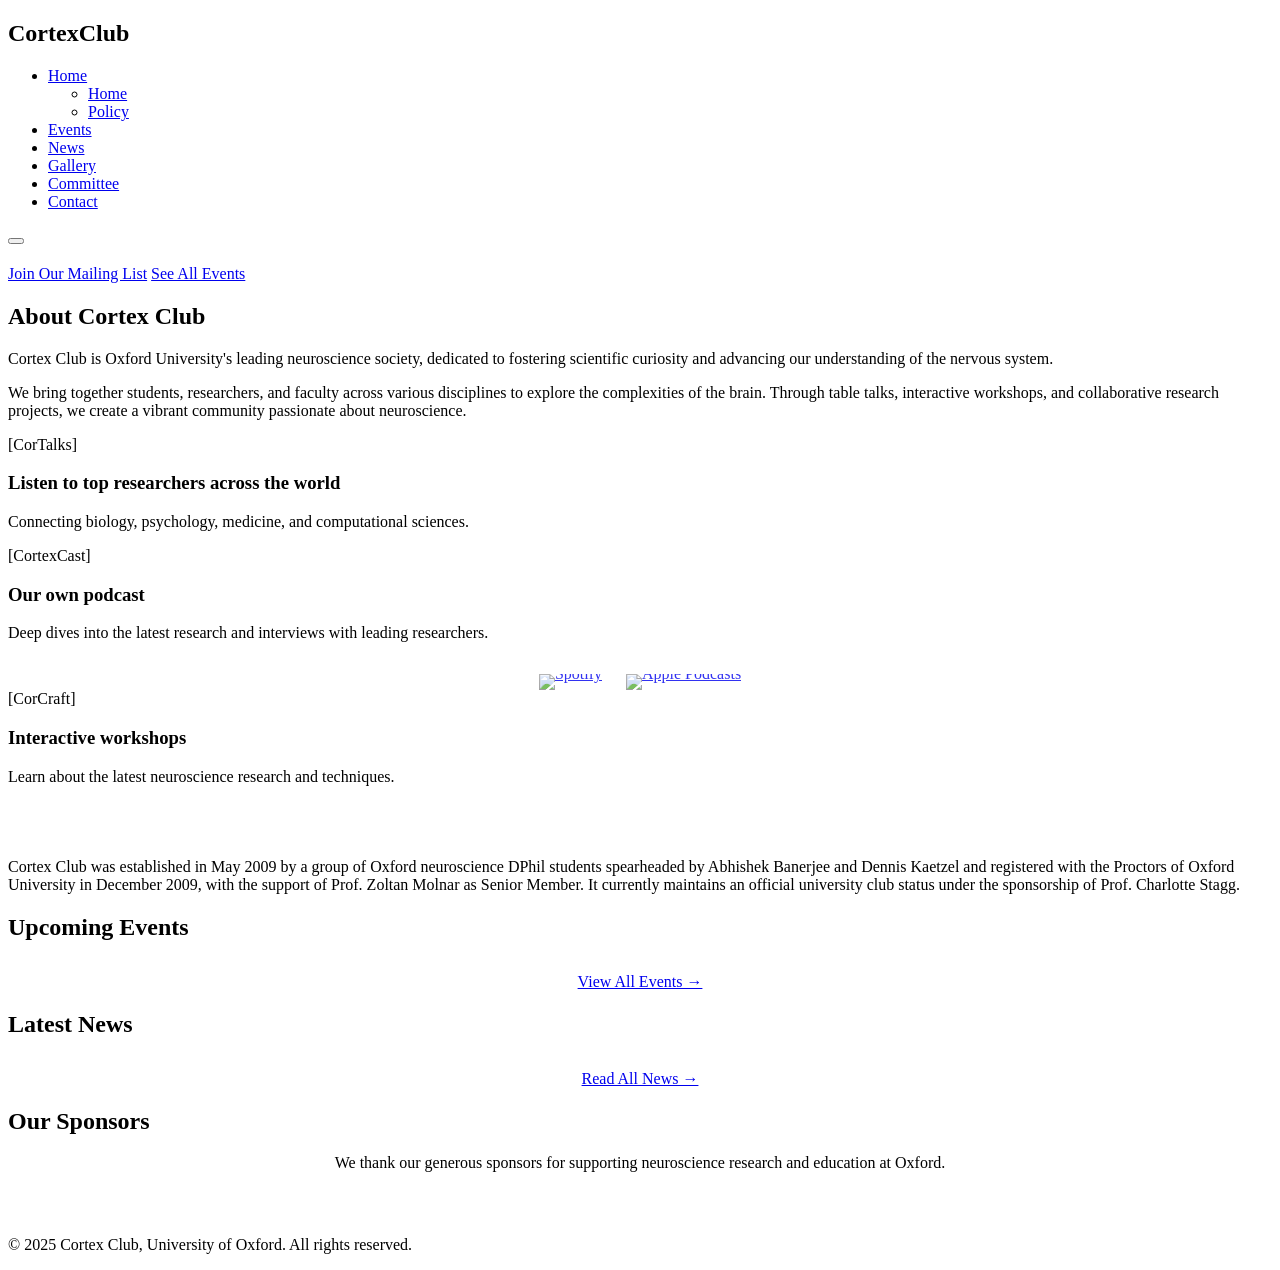
==== index.html @ 9db712f5 "Update mailing list signup form URL Point the homepage Join Our Mailing List button at the new Micro" ====
<!DOCTYPE html>
<html lang="en">
<head>
    <meta charset="UTF-8">
    <meta name="viewport" content="width=device-width, initial-scale=1.0">
    <title>Cortex Club - Oxford's Neuroscience Society</title>
    <link rel="stylesheet" href="style.css">
    
    <!-- Google Analytics 4 -->
    <script async src="https://www.googletagmanager.com/gtag/js?id=G-6320PL4NQF"></script>
    <script>
        window.dataLayer = window.dataLayer || [];
        function gtag(){dataLayer.push(arguments);}
        gtag('js', new Date());
        gtag('config', 'G-6320PL4NQF');
    </script>
</head>
<body>
    <!-- Navigation -->
    <nav class="navbar">
        <div class="container">
            <div class="nav-brand">
                <h1>Cortex<span class="brand-accent">Club</span></h1>
            </div>
            <ul class="nav-menu" id="navMenu">
                <li class="nav-dropdown">
                    <a href="index.html">Home</a>
                    <ul class="nav-dropdown-menu">
                        <li><a href="index.html">Home</a></li>
                        <li><a href="assets/policy/OUCC%20Policy%20for%20Membership,%20Attendance,%20and%20Governance.pdf" target="_blank" rel="noopener noreferrer">Policy</a></li>
                    </ul>
                </li>
                <li><a href="sections/events.html">Events</a></li>
                <li><a href="sections/news.html">News</a></li>
                <li><a href="sections/gallery.html">Gallery</a></li>
                <li><a href="sections/committee.html">Committee</a></li>
                <li><a href="sections/contact.html">Contact</a></li>
            </ul>
            <button class="nav-toggle" id="navToggle" aria-label="Toggle navigation">
                <span></span>
                <span></span>
                <span></span>
            </button>
        </div>
    </nav>

    <!-- Hero Section -->
    <section id="home" class="hero">
        <div class="hero-overlay"></div>
        <div id="hero-canvas"></div>
        <div class="container hero-content">
            <h2 class="hero-title" id="hero-title"></h2>
            <p class="hero-subtitle" id="hero-subtitle"></p>
            <div class="hero-buttons">
                <a href="https://forms.cloud.microsoft/pages/responsepage.aspx?id=G96VzPWXk0-0uv5ouFLPkbV0tRqSkkFOlu6nDq6UL2NUMllFTkUxOUxQUjEyUFQ1SEJIQzRNRkk4QS4u&route=shorturl" target="_blank" rel="noopener noreferrer" class="btn btn-primary">Join Our Mailing List</a>
                <a href="sections/events.html" class="btn btn-secondary">See All Events</a>
            </div>
        </div>
    </section>

    <!-- About Section -->
    <section id="about" class="section">
        <div class="container">
            <h2 class="section-title">About Cortex Club</h2>
            <div class="about-content">
                <div class="about-text">
                    <p class="lead">Cortex Club is Oxford University's leading neuroscience society, dedicated to fostering scientific curiosity and advancing our understanding of the nervous system.</p>
                    <p>We bring together students, researchers, and faculty across various disciplines to explore the complexities of the brain. Through table talks, interactive workshops, and collaborative research projects, we create a vibrant community passionate about neuroscience.</p>
                    <div class="features">
                        <div class="feature">
                            <div class="feature-icon">[CorTalks]</div>
                            <h3>Listen to top researchers across the world</h3>
                            <p>Connecting biology, psychology, medicine, and computational sciences.</p>
                        </div>
                        <div class="feature">
                            <div class="feature-icon">[CortexCast]</div>
                            <h3>Our own podcast</h3>
                            <p>Deep dives into the latest research and interviews with leading researchers.</p>
                            <div style="display: flex; gap: 1.5rem; margin-top: 2rem; justify-content: center; align-items: center;">
                                <a href="https://open.spotify.com/show/6BoktzxhbOVsw4UeJHtuiY" target="_blank" rel="noopener noreferrer" aria-label="Spotify" style="display: inline-block; line-height: 0;">
                                    <img src="assets/app_logos/spotify-round-black-icon.svg" alt="Spotify" style="width: 40px; height: 40px; opacity: 0.8; transition: opacity 0.3s ease;" onmouseover="this.style.opacity='1'" onmouseout="this.style.opacity='0.8'">
                                </a>
                                <a href="https://podcasts.apple.com/us/podcast/cortexcast-a-neuroscience-podcast/id1467345364" target="_blank" rel="noopener noreferrer" aria-label="Apple Podcasts" style="display: inline-block; line-height: 0;">
                                    <img src="assets/app_logos/apple-podcasts_logo.svg" alt="Apple Podcasts" style="width: 40px; height: 40px; opacity: 0.8; transition: opacity 0.3s ease;" onmouseover="this.style.opacity='1'" onmouseout="this.style.opacity='0.8'">
                                </a>
                            </div>
                        </div>
                        <div class="feature">
                            <div class="feature-icon">[CorCraft]</div>
                            <h3>Interactive workshops</h3>
                            <p>Learn about the latest neuroscience research and techniques.</p>
                        </div>
                    </div>
                    <p style="margin-top: 4.5rem;">Cortex Club was established in May 2009 by a group of Oxford neuroscience DPhil students spearheaded by Abhishek Banerjee and Dennis Kaetzel and registered with the Proctors of Oxford University in December 2009, with the support of Prof. Zoltan Molnar as Senior Member. It currently maintains an official university club status under the sponsorship of Prof. Charlotte Stagg.</p>
                </div>
            </div>
        </div>
    </section>

    <!-- Events Preview -->
    <section class="section">
        <div class="container">
            <h2 class="section-title">Upcoming Events</h2>
            <div class="events-grid" id="eventsPreviewGrid">
                <!-- Events will be loaded dynamically from JSON -->
            </div>
            <div style="text-align: center; margin-top: 2rem;">
                <a href="sections/events.html" class="btn btn-secondary">View All Events →</a>
            </div>
        </div>
    </section>

    <!-- News Preview -->
    <section class="section">
        <div class="container">
            <h2 class="section-title">Latest News</h2>
            <div class="news-grid" id="newsPreviewGrid"></div>
            <div style="text-align: center; margin-top: 2rem;">
                <a href="sections/news.html" class="btn btn-secondary">Read All News →</a>
            </div>
        </div>
    </section>

    <!-- Sponsors Section -->
    <section class="section" id="sponsors-section">
        <div class="container">
            <h2 class="section-title">Our Sponsors</h2>
            <p style="text-align: center; margin-bottom: 4rem; color: var(--black);">We thank our generous sponsors for supporting neuroscience research and education at Oxford.</p>
        </div>
        <div id="sponsors-list">
            <!-- Sponsors will be loaded dynamically from JSON -->
        </div>
    </section>

    <!-- Footer -->
    <footer class="footer">
        <div class="container">
            <p>&copy; 2025 Cortex Club, University of Oxford. All rights reserved.</p>
        </div>
    </footer>

    <script src="https://cdn.jsdelivr.net/npm/p5@1.9.0/lib/p5.min.js"></script>
    <script src="utils/script.js"></script>
    <script src="utils/typewriter.js"></script>
    <script src="utils/hero-neuron.js"></script>
    <script src="utils/events-preview.js"></script>
    <script src="utils/news-preview.js"></script>
    <script src="utils/sponsors.js"></script>
    <script src="utils/analytics-events.js"></script>
</body>
</html>
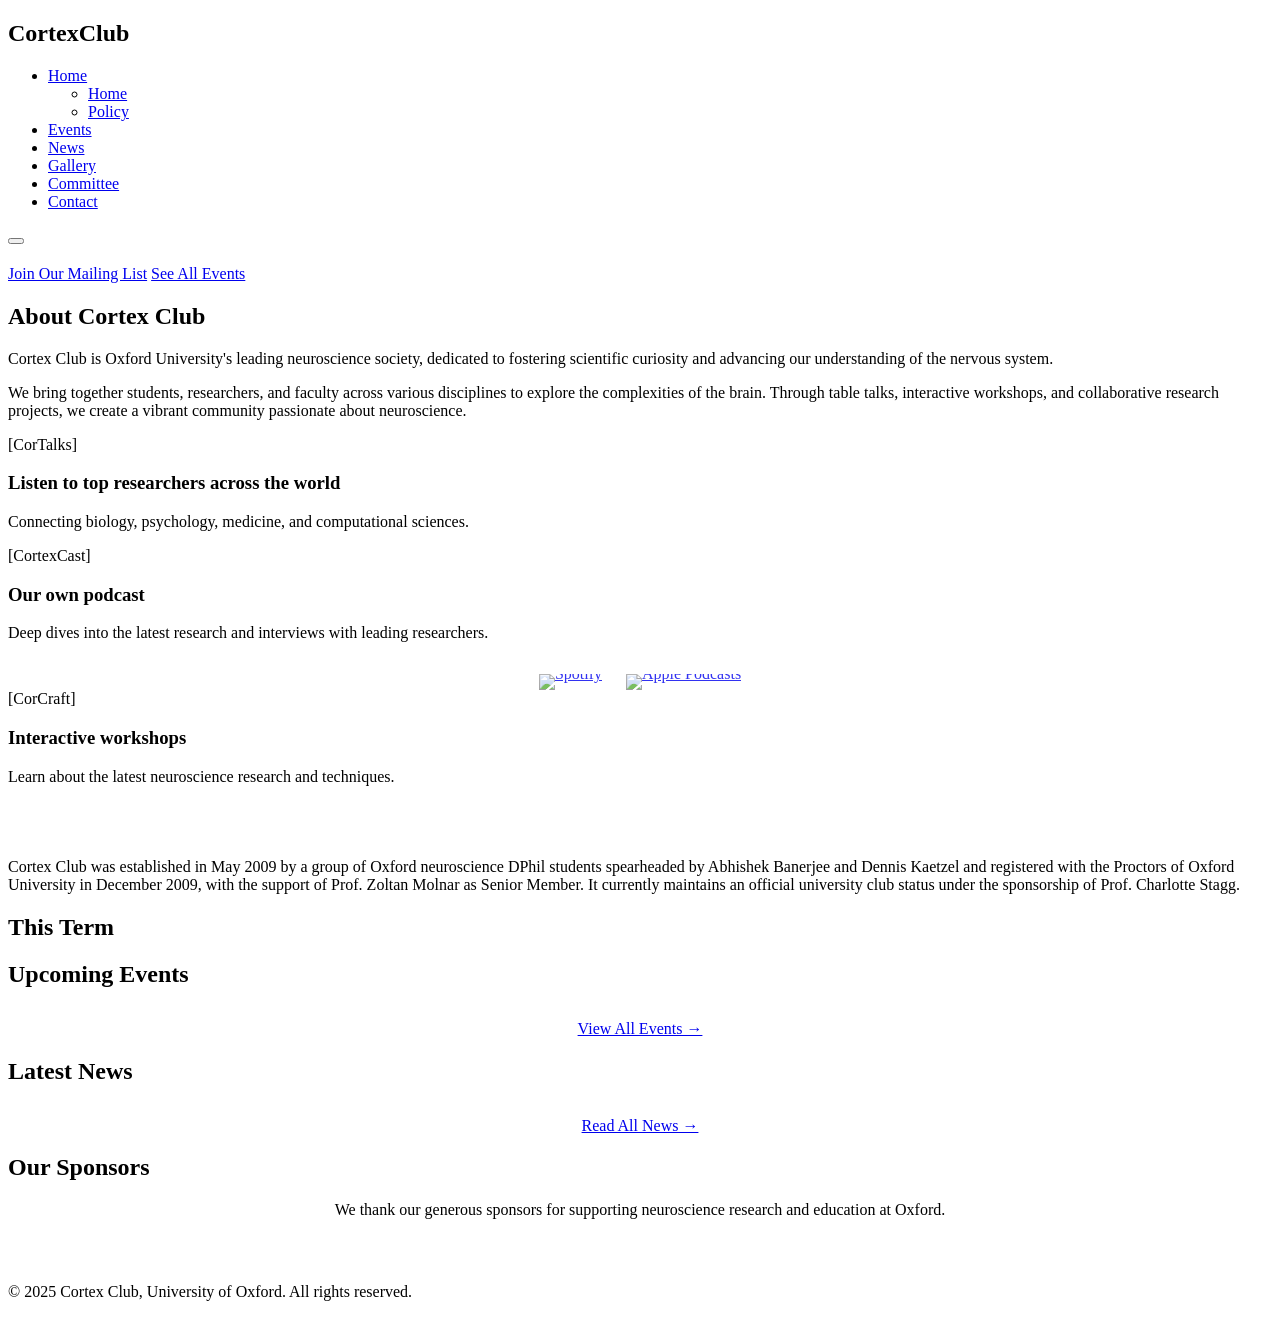
==== commit cd1fa8e8: "Add files via upload Adding MT26 events and introducing interactive term card to the homepage" ====
--- a/index.html
+++ b/index.html
@@ -5,6 +5,7 @@
     <meta name="viewport" content="width=device-width, initial-scale=1.0">
     <title>Cortex Club - Oxford's Neuroscience Society</title>
     <link rel="stylesheet" href="style.css">
+    <link rel="stylesheet" href="utils/term-neuron.css">
     
     <!-- Google Analytics 4 -->
     <script async src="https://www.googletagmanager.com/gtag/js?id=G-6320PL4NQF"></script>
@@ -97,6 +98,14 @@
         </div>
     </section>
 
+    <!-- This Term: animated neuron (built from the events/ folder by utils/term-neuron.js) -->
+    <section class="section" id="this-term">
+        <div class="container">
+            <h2 class="section-title">This Term</h2>
+            <div class="tn" id="term-neuron"></div>
+        </div>
+    </section>
+
     <!-- Events Preview -->
     <section class="section">
         <div class="container">
@@ -144,6 +153,7 @@
     <script src="utils/typewriter.js"></script>
     <script src="utils/hero-neuron.js"></script>
     <script src="utils/events-preview.js"></script>
+    <script src="utils/term-neuron.js"></script>
     <script src="utils/news-preview.js"></script>
     <script src="utils/sponsors.js"></script>
     <script src="utils/analytics-events.js"></script>
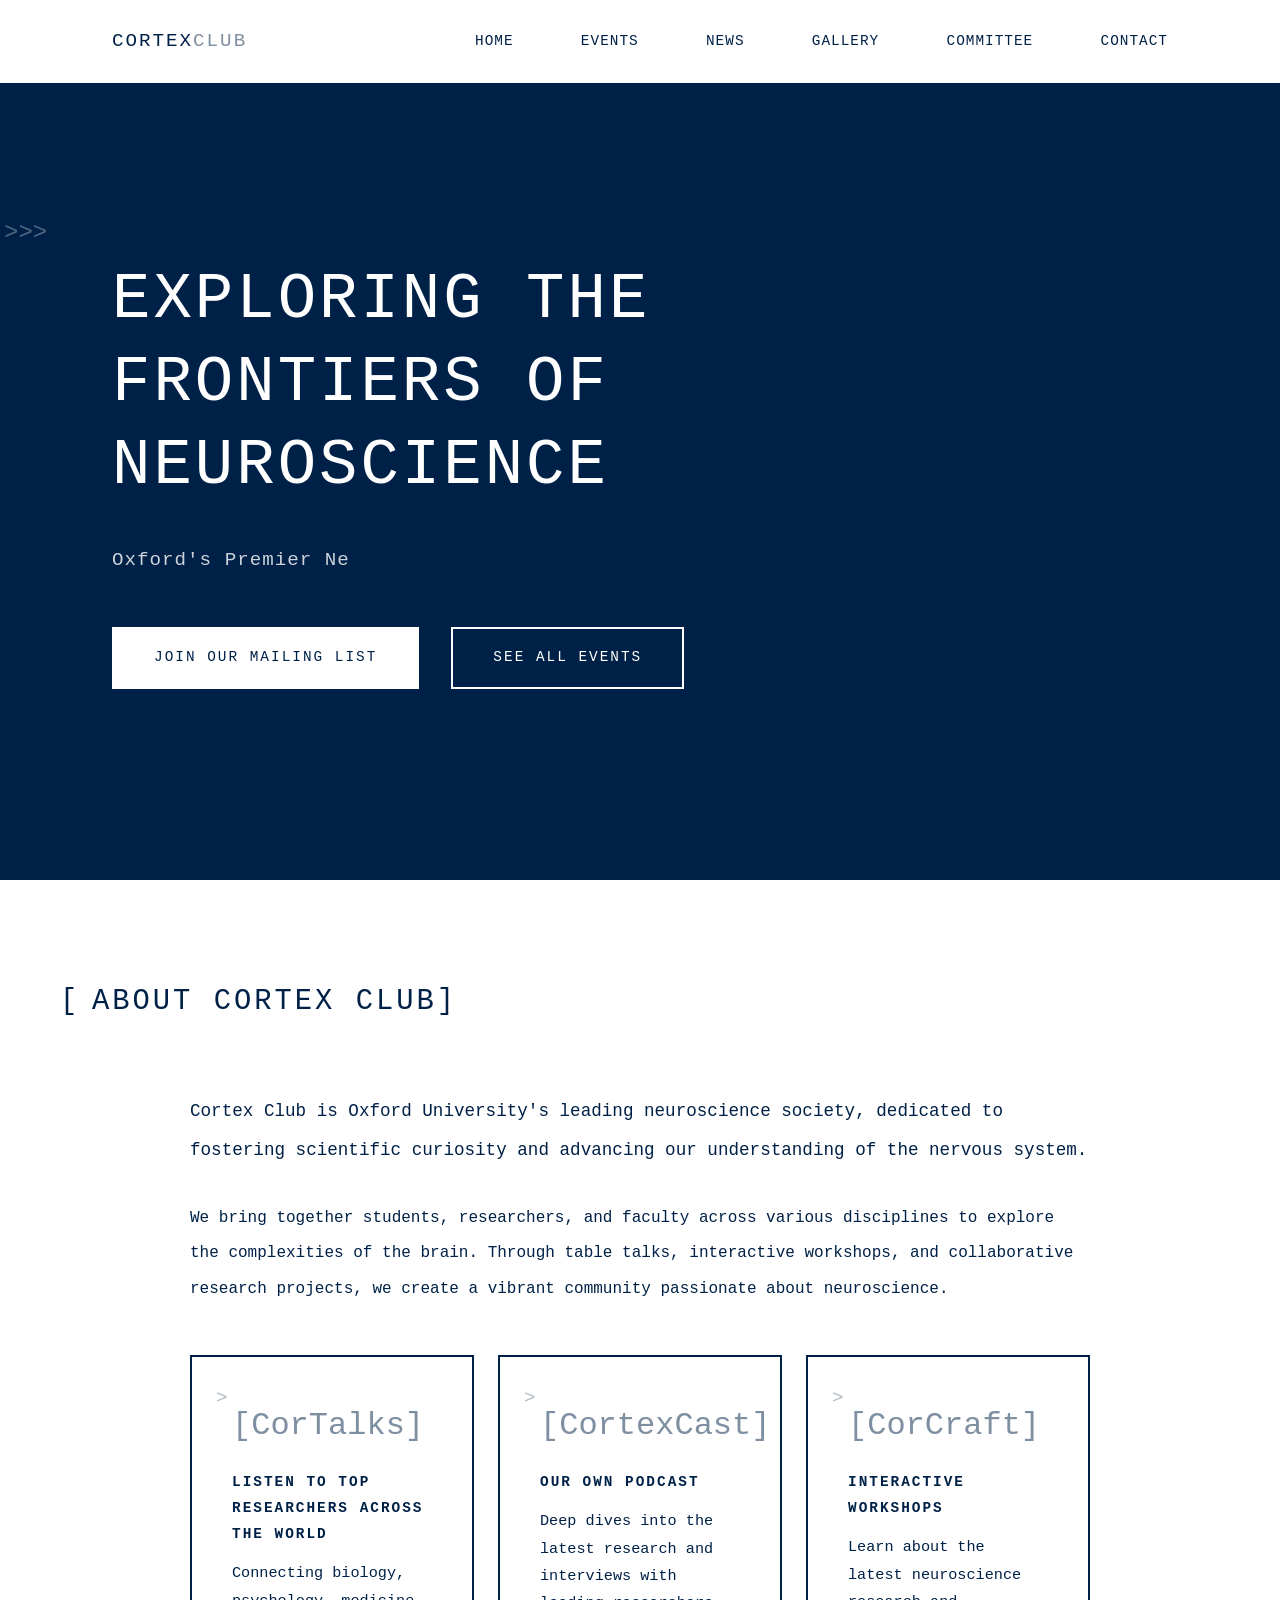
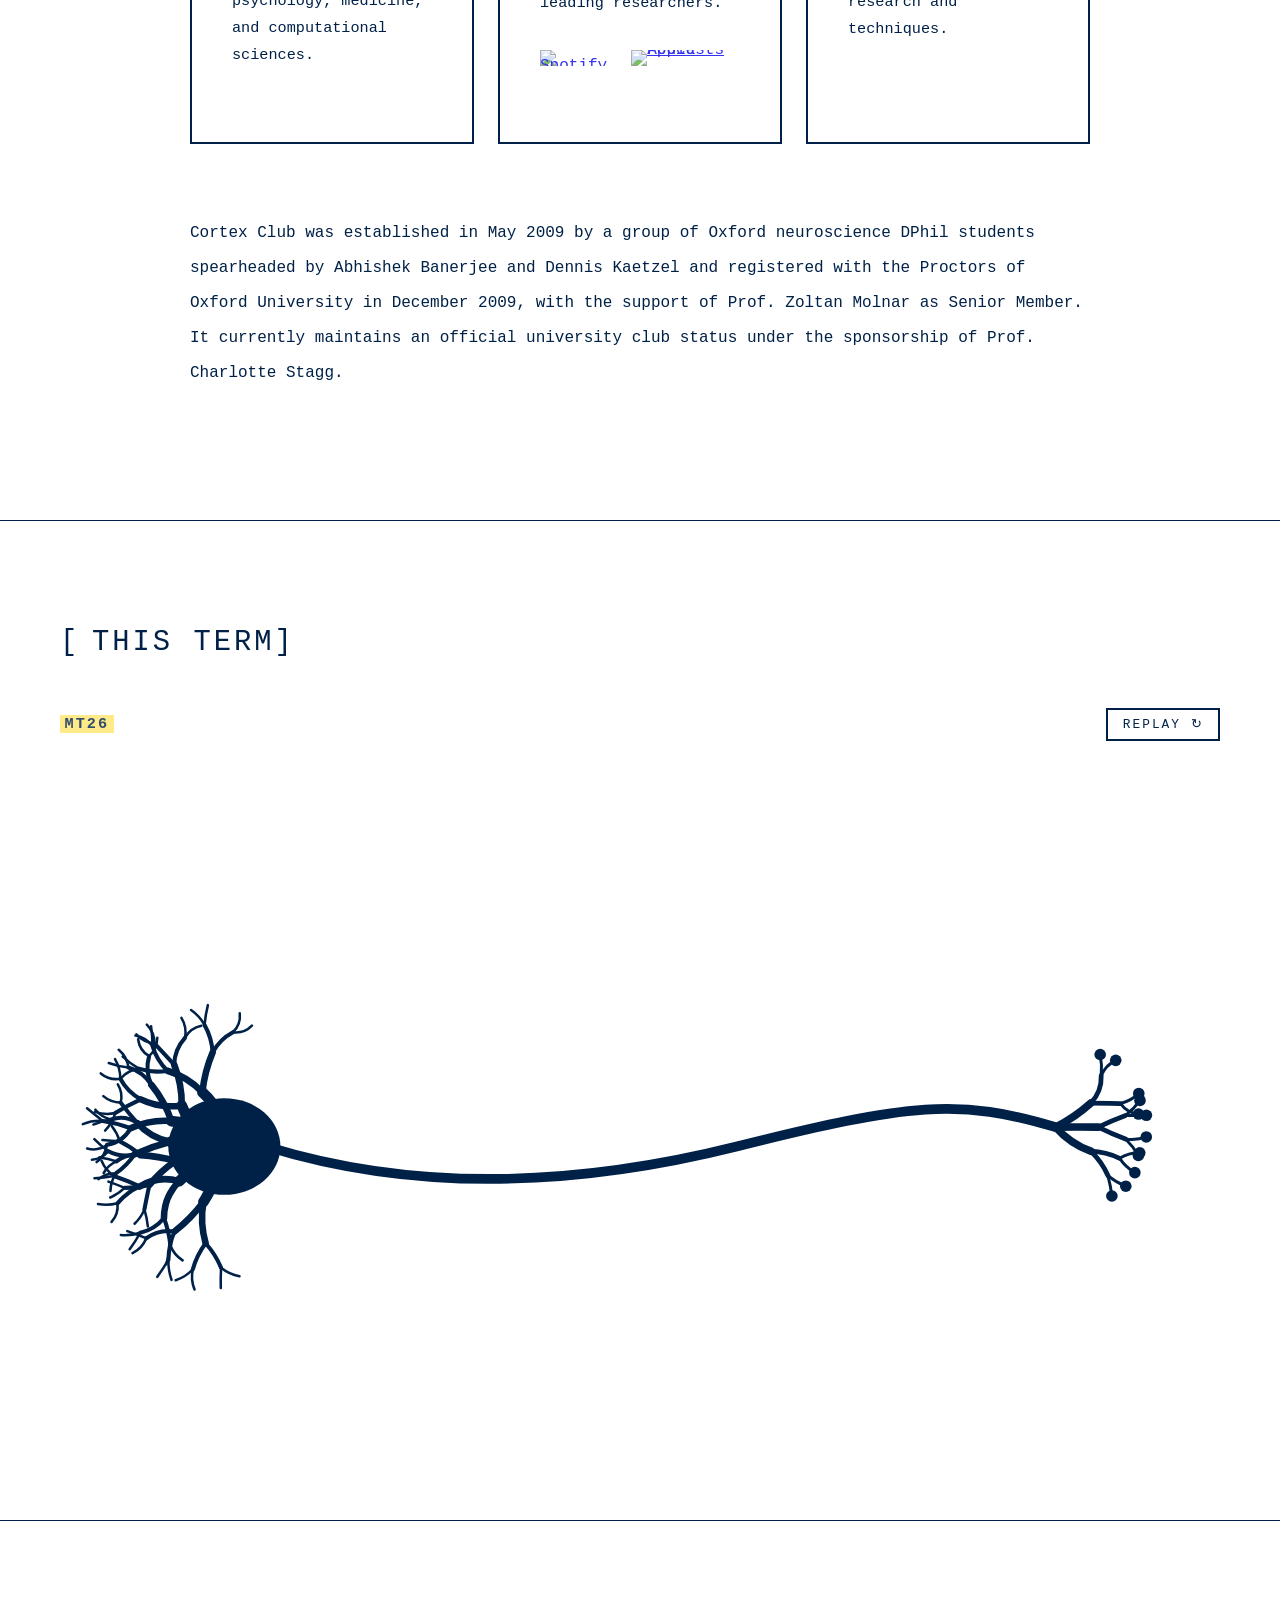
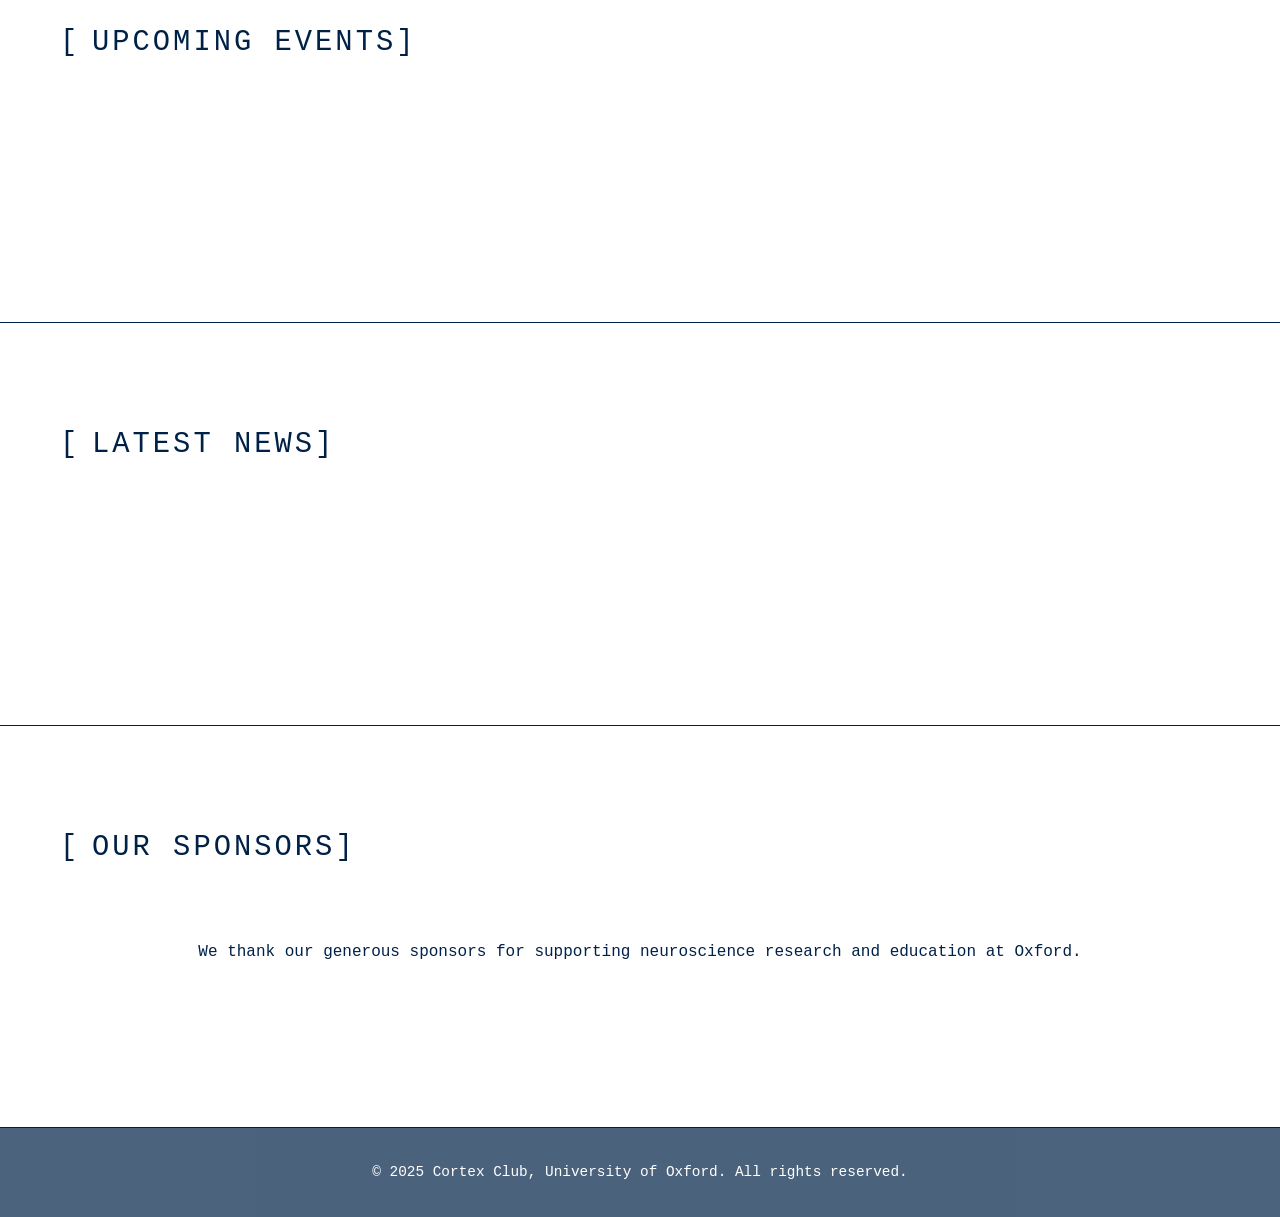
==== commit aa8743ce: "SEO basics: page titles, meta descriptions, canonical links, sitemap, robots.txt; homepage headline " ====
--- a/index.html
+++ b/index.html
@@ -3,8 +3,11 @@
 <head>
     <meta charset="UTF-8">
     <meta name="viewport" content="width=device-width, initial-scale=1.0">
-    <title>Cortex Club - Oxford's Neuroscience Society</title>
+    <title>Cortex Club Oxford - University of Oxford Neuroscience Society</title>
+    <meta name="description" content="Cortex Club is the University of Oxford's neuroscience society: CorTalks with leading researchers, the CortexCast podcast and CorCraft workshops, open to all.">
+    <link rel="canonical" href="https://www.cortexclub.com/">
     <link rel="stylesheet" href="style.css">
+    <script>document.documentElement.classList.add('js');</script>
     <link rel="stylesheet" href="utils/term-neuron.css">
     
     <!-- Google Analytics 4 -->
@@ -50,8 +53,8 @@
         <div class="hero-overlay"></div>
         <div id="hero-canvas"></div>
         <div class="container hero-content">
-            <h2 class="hero-title" id="hero-title"></h2>
-            <p class="hero-subtitle" id="hero-subtitle"></p>
+            <h2 class="hero-title" id="hero-title">Exploring the Frontiers of Neuroscience</h2>
+            <p class="hero-subtitle" id="hero-subtitle">Oxford's Premier Neuroscience Society - Where Minds Meet to Unravel the Mysteries of the Brain</p>
             <div class="hero-buttons">
                 <a href="https://forms.cloud.microsoft/pages/responsepage.aspx?id=G96VzPWXk0-0uv5ouFLPkbV0tRqSkkFOlu6nDq6UL2NUMllFTkUxOUxQUjEyUFQ1SEJIQzRNRkk4QS4u&route=shorturl" target="_blank" rel="noopener noreferrer" class="btn btn-primary">Join Our Mailing List</a>
                 <a href="sections/events.html" class="btn btn-secondary">See All Events</a>
--- a/style.css
+++ b/style.css
@@ -0,0 +1,1405 @@
+/* Reset and Base Styles */
+* {
+    margin: 0;
+    padding: 0;
+    box-sizing: border-box;
+}
+
+:root {
+    --black: #002147;
+    --white: #ffffff;
+    --grey: #808080;
+    --light-grey: #f5f5f5;
+    --transition: all 0.4s ease;
+}
+
+html {
+    scroll-behavior: smooth;
+    overflow-x: hidden;
+}
+
+body {
+    font-family: 'Courier New', Courier, monospace;
+    line-height: 1.8;
+    color: var(--black);
+    background-color: var(--white);
+    font-size: 16px;
+    overflow-x: hidden;
+    width: 100%;
+    max-width: 100vw;
+}
+
+.container {
+    max-width: 1200px;
+    margin: 0 auto;
+    padding: 0 20px;
+}
+
+/* Navigation */
+.navbar {
+    position: fixed;
+    top: 0;
+    left: 0;
+    right: 0;
+    background: var(--white);
+    border-bottom: 2px solid var(--black);
+    z-index: 1000;
+    transition: var(--transition);
+}
+
+.navbar .container {
+    display: flex;
+    justify-content: space-between;
+    align-items: center;
+    max-width: 100%;
+    margin: 0;
+    padding: 1.5rem 0;
+}
+
+.nav-brand {
+    position: static;
+    left: auto;
+    margin-left: 5%;
+    padding-left: 3rem;
+}
+
+.nav-brand h1 {
+    font-size: 1.2rem;
+    color: var(--black);
+    font-weight: normal;
+    letter-spacing: 2px;
+    text-transform: uppercase;
+}
+
+.brand-accent {
+    color: var(--black);
+    opacity: 0.5;
+}
+
+.nav-menu {
+    display: flex;
+    list-style: none;
+    gap: 3rem;
+    margin-left: auto;
+    margin-right: 5%;
+    padding-right: 3rem;
+}
+
+.nav-menu a {
+    text-decoration: none;
+    color: var(--black);
+    font-size: 0.9rem;
+    text-transform: uppercase;
+    letter-spacing: 1px;
+    transition: var(--transition);
+    position: relative;
+}
+
+.nav-menu a::before {
+    content: '> ';
+    opacity: 0;
+    transition: var(--transition);
+}
+
+.nav-menu a:hover::before {
+    opacity: 1;
+}
+
+/* Dropdown Menu */
+.nav-menu li {
+    position: relative;
+}
+
+.nav-dropdown {
+    position: relative;
+}
+
+.nav-dropdown-menu {
+    position: absolute;
+    top: 100%;
+    left: 0;
+    background: var(--white);
+    border: 2px solid var(--black);
+    list-style: none;
+    padding: 0;
+    margin: 0;
+    min-width: 150px;
+    opacity: 0;
+    visibility: hidden;
+    transform: translateY(-10px);
+    transition: var(--transition);
+    z-index: 1001;
+    margin-top: 10px;
+}
+
+.nav-dropdown:hover .nav-dropdown-menu {
+    opacity: 1;
+    visibility: visible;
+    transform: translateY(0);
+}
+
+.nav-dropdown-menu li {
+    margin: 0;
+}
+
+.nav-dropdown-menu a {
+    display: block;
+    padding: 0.75rem 1rem;
+    text-decoration: none;
+    color: var(--black);
+    font-size: 0.9rem;
+    text-transform: uppercase;
+    letter-spacing: 1px;
+    transition: var(--transition);
+    border-bottom: 1px solid var(--light-grey);
+}
+
+.nav-dropdown-menu a:last-child {
+    border-bottom: none;
+}
+
+.nav-dropdown-menu a:hover {
+    background: var(--light-grey);
+}
+
+.nav-dropdown-menu a::before {
+    content: '> ';
+    opacity: 0;
+    transition: var(--transition);
+}
+
+.nav-dropdown-menu a:hover::before {
+    opacity: 1;
+}
+
+.nav-toggle {
+    display: none;
+    flex-direction: column;
+    background: none;
+    border: none;
+    cursor: pointer;
+    gap: 5px;
+}
+
+.nav-toggle span {
+    width: 25px;
+    height: 2px;
+    background: var(--black);
+    transition: var(--transition);
+}
+
+/* Hero Section */
+.hero {
+    position: relative;
+    height: 90vh;
+    min-height: 600px;
+    background: var(--black);
+    color: var(--white);
+    display: flex;
+    align-items: center;
+    justify-content: center;
+    margin-top: 70px;
+    border-bottom: 2px solid var(--black);
+}
+
+.hero-content {
+    text-align: left;
+    padding: 3rem;
+    max-width: 800px;
+    position: relative;
+    z-index: 10;
+    margin-right: auto;
+    margin-left: 5%;
+}
+
+#hero-canvas {
+    position: absolute;
+    top: 0;
+    left: 0;
+    width: 100%;
+    height: 100%;
+    z-index: 1;
+    pointer-events: none;
+}
+
+.hero-content::before {
+    content: '>>>';
+    position: absolute;
+    left: -60px;
+    top: 0;
+    color: var(--white);
+    opacity: 0.3;
+    font-size: 1.5rem;
+}
+
+.hero-title {
+    font-size: 4rem;
+    font-weight: normal;
+    margin-bottom: 2rem;
+    line-height: 1.3;
+    letter-spacing: 3px;
+    text-transform: uppercase;
+}
+
+.hero-subtitle {
+    font-size: 1.2rem;
+    margin-bottom: 3rem;
+    opacity: 0.8;
+    line-height: 2;
+    letter-spacing: 1px;
+}
+
+/* Homepage headline: the text is in index.html for search engines; typewriter.js
+   hides it, then types it out. If the script doesn't run, it appears after 3s. */
+.js .hero-title,
+.js .hero-subtitle {
+    visibility: hidden;
+    animation: hero-reveal 0s 3s forwards;
+}
+
+@keyframes hero-reveal {
+    to { visibility: visible; }
+}
+
+.hero-buttons {
+    display: flex;
+    gap: 2rem;
+}
+
+/* Buttons */
+.btn {
+    padding: 1rem 2.5rem;
+    text-decoration: none;
+    font-weight: normal;
+    transition: var(--transition);
+    display: inline-block;
+    border: 2px solid var(--white);
+    text-transform: uppercase;
+    letter-spacing: 2px;
+    font-size: 0.9rem;
+}
+
+.btn-primary {
+    background: var(--white);
+    color: var(--black);
+}
+
+.btn-primary:hover {
+    background: var(--black);
+    color: var(--white);
+}
+
+.btn-secondary {
+    background: transparent;
+    color: var(--white);
+    border-color: var(--white);
+}
+
+.btn-secondary:hover {
+    background: var(--white);
+    color: var(--black);
+}
+
+/* Sections */
+.section {
+    padding: 6rem 0;
+    border-bottom: 1px solid var(--black);
+}
+
+.section-dark {
+    background: var(--black);
+    color: var(--white);
+}
+
+.section-title {
+    font-size: 1.8rem;
+    text-align: left;
+    margin-bottom: 4rem;
+    color: var(--black);
+    font-weight: normal;
+    letter-spacing: 3px;
+    text-transform: uppercase;
+    position: relative;
+    padding-left: 2rem;
+}
+
+.section-title::before {
+    content: '[';
+    position: absolute;
+    left: 0;
+}
+
+.section-title::after {
+    content: ']';
+}
+
+.section-dark .section-title {
+    color: var(--white);
+}
+
+/* About Section */
+.about-content {
+    max-width: 900px;
+    margin: 0 auto;
+}
+
+.lead {
+    font-size: 1.1rem;
+    color: var(--black);
+    margin-bottom: 2rem;
+    line-height: 2;
+}
+
+.about-text p {
+    margin-bottom: 2rem;
+    color: var(--black);
+    line-height: 2.2;
+}
+
+.features {
+    display: grid;
+    grid-template-columns: repeat(auto-fit, minmax(200px, 1fr));
+    gap: 1.5rem;
+    margin-top: 3rem;
+}
+
+.feature {
+    text-align: left;
+    padding: 2.5rem;
+    background: var(--white);
+    border: 2px solid var(--black);
+    transition: var(--transition);
+    position: relative;
+}
+
+.feature::before {
+    content: '> ';
+    position: absolute;
+    left: 1.5rem;
+    top: 1.5rem;
+    opacity: 0.3;
+    font-size: 1.2rem;
+}
+
+.feature:hover {
+    border-color: var(--grey);
+}
+
+.feature-icon {
+    font-size: 2rem;
+    margin-bottom: 1rem;
+    opacity: 0.5;
+}
+
+.feature h3 {
+    font-size: 0.9rem;
+    margin-bottom: 0.75rem;
+    color: var(--black);
+    text-transform: uppercase;
+    letter-spacing: 2px;
+}
+
+.feature p {
+    color: var(--black);
+    font-size: 0.95rem;
+    line-height: 1.8;
+}
+
+/* Events Section */
+.events-grid {
+    display: grid;
+    grid-template-columns: repeat(auto-fit, minmax(280px, 1fr));
+    gap: 2rem;
+}
+
+.event-card {
+    background: transparent;
+    border: 2px solid var(--black);
+    padding: 2.5rem;
+    transition: var(--transition);
+    position: relative;
+}
+
+.event-card::before {
+    content: '>>';
+    position: absolute;
+    left: 2.5rem;
+    top: 2.5rem;
+    opacity: 0.3;
+    font-size: 1.2rem;
+}
+
+.event-card:hover {
+    border-color: var(--grey);
+}
+
+.event-date {
+    display: flex;
+    flex-direction: column;
+    align-items: flex-start;
+    margin-bottom: 2rem;
+    font-weight: normal;
+    letter-spacing: 2px;
+}
+
+.date-day {
+    font-size: 3rem;
+    line-height: 1;
+    color: var(--black);
+}
+
+.date-month {
+    font-size: 0.9rem;
+    text-transform: uppercase;
+    color: var(--black);
+    opacity: 0.7;
+    margin-top: 0.5rem;
+}
+
+.date-year {
+    font-size: 0.8rem;
+    text-transform: uppercase;
+    color: var(--black);
+    opacity: 0.5;
+    margin-top: 0.3rem;
+    letter-spacing: 1px;
+}
+
+.event-card h3 {
+    font-size: 1.2rem;
+    margin-bottom: 1.5rem;
+    font-weight: normal;
+    letter-spacing: 1px;
+    color: var(--black);
+}
+
+.event-card p {
+    color: var(--black);
+    margin-bottom: 1.5rem;
+    line-height: 1.8;
+    opacity: 0.8;
+}
+
+.event-link {
+    color: var(--black);
+    text-decoration: none;
+    font-weight: normal;
+    display: inline-block;
+    transition: var(--transition);
+    text-transform: uppercase;
+    letter-spacing: 1px;
+    font-size: 0.9rem;
+}
+
+.event-link:hover {
+    opacity: 0.5;
+}
+
+.event-link::after {
+    content: ' >>';
+}
+
+/* Event cards in dark sections */
+.section-dark .event-card {
+    border: 2px solid var(--white);
+}
+
+.section-dark .date-day,
+.section-dark .date-month,
+.section-dark .date-year {
+    color: var(--white);
+}
+
+.section-dark .event-card h3,
+.section-dark .event-card p,
+.section-dark .event-link {
+    color: var(--white);
+}
+
+/* Committee Section */
+.committee-grid {
+    display: grid;
+    grid-template-columns: repeat(auto-fit, minmax(280px, 1fr));
+    gap: 2.5rem;
+    max-width: 1200px;
+    margin: 0 auto;
+}
+
+.committee-card {
+    background: var(--white);
+    border: 2px solid var(--black);
+    transition: var(--transition);
+    position: relative;
+    display: flex;
+    flex-direction: column;
+    aspect-ratio: 5 / 8;
+    overflow: hidden;
+}
+
+.committee-card:hover {
+    border-color: var(--grey);
+    transform: translateY(-5px);
+}
+
+.committee-portrait {
+    width: 100%;
+    flex: 0 0 70%;
+    min-height: 0;
+    object-fit: cover;
+    object-position: center 25%;
+    display: block;
+}
+
+.committee-info {
+    padding: 1.5rem 1.5rem 4rem 1.5rem;
+    display: flex;
+    flex-direction: column;
+    flex: 1;
+    justify-content: flex-start;
+}
+
+.committee-card h3 {
+    font-size: 0.9rem;
+    margin-bottom: 0.75rem;
+    color: var(--black);
+    text-transform: uppercase;
+    letter-spacing: 2px;
+    font-weight: normal;
+    opacity: 0.7;
+}
+
+.committee-name {
+    font-size: 1.3rem;
+    margin-bottom: 0.75rem;
+    color: var(--black);
+    font-weight: normal;
+    letter-spacing: 1px;
+}
+
+.committee-bio {
+    color: var(--black);
+    line-height: 1.8;
+    font-size: 0.95rem;
+    margin: 0;
+}
+
+/* Research Section */
+.research-grid {
+    display: grid;
+    grid-template-columns: repeat(auto-fit, minmax(300px, 1fr));
+    gap: 2rem;
+}
+
+.research-card {
+    background: var(--white);
+    padding: 2.5rem;
+    border: 2px solid var(--black);
+    transition: var(--transition);
+    position: relative;
+}
+
+.research-card:hover {
+    border-color: var(--grey);
+}
+
+.research-number {
+    font-size: 3rem;
+    font-weight: normal;
+    color: var(--black);
+    opacity: 0.2;
+    position: absolute;
+    top: 1.5rem;
+    right: 1.5rem;
+    font-family: monospace;
+}
+
+.research-card h3 {
+    font-size: 1.2rem;
+    margin-bottom: 1rem;
+    color: var(--black);
+    text-transform: uppercase;
+    letter-spacing: 1px;
+    font-weight: normal;
+}
+
+.research-card p {
+    color: var(--black);
+    line-height: 1.8;
+}
+
+/* Contact Section */
+.contact-content {
+    display: grid;
+    grid-template-columns: 1fr 1fr;
+    gap: 3rem;
+    max-width: 1000px;
+    margin: 0 auto;
+}
+
+.contact-info {
+    display: flex;
+    flex-direction: column;
+    gap: 2rem;
+}
+
+.contact-item h3 {
+    font-size: 1rem;
+    margin-bottom: 1rem;
+    text-transform: uppercase;
+    letter-spacing: 2px;
+    font-weight: normal;
+}
+
+.contact-item p {
+    color: var(--white);
+    line-height: 1.8;
+    opacity: 0.8;
+}
+
+.social-links {
+    display: flex;
+    gap: 2rem;
+    margin-top: 1rem;
+}
+
+.social-links a {
+    color: var(--white);
+    text-decoration: none;
+    transition: var(--transition);
+    text-transform: uppercase;
+    letter-spacing: 1px;
+    font-size: 0.9rem;
+}
+
+.social-links a:hover {
+    opacity: 0.5;
+}
+
+.contact-form {
+    display: flex;
+    flex-direction: column;
+    gap: 1.5rem;
+}
+
+.form-group input,
+.form-group textarea {
+    width: 100%;
+    padding: 1rem;
+    border: 2px solid var(--white);
+    background: transparent;
+    color: var(--white);
+    font-family: monospace;
+    font-size: 0.95rem;
+    transition: var(--transition);
+}
+
+.form-group input::placeholder,
+.form-group textarea::placeholder {
+    color: var(--white);
+    opacity: 0.5;
+}
+
+.form-group input:focus,
+.form-group textarea:focus {
+    outline: none;
+    border-color: var(--grey);
+}
+
+/* Sponsors Section */
+#sponsors-section {
+    overflow-x: hidden;
+    width: 100%;
+    max-width: 100%;
+}
+
+#sponsors-list {
+    width: 100%;
+    margin: 0;
+    padding: 0;
+    overflow-x: hidden;
+}
+
+/* Each tier is a full-width horizontal band - edge to edge */
+.sponsor-tier-group {
+    width: 100%;
+    max-width: 100%;
+    padding: 80px 0;
+    display: flex;
+    flex-direction: column;
+    align-items: center;
+    box-sizing: border-box;
+    overflow-x: hidden;
+}
+
+/* Content wrapper inside tier group - matches .container width */
+.sponsor-tier-group > .sponsor-grid {
+    width: 100%;
+    max-width: 1200px;
+    margin-left: auto;
+    margin-right: auto;
+    padding-left: calc(20px + 2rem);
+    padding-right: 20px;
+    box-sizing: border-box;
+}
+
+/* Remove tier titles - badges on cards instead */
+.sponsor-tier-title {
+    display: none;
+}
+
+/* All tiers use same grid - 3 per row */
+.sponsor-tier-group > .sponsor-grid {
+    display: grid;
+    grid-template-columns: repeat(3, 1fr);
+    gap: 2rem;
+    width: 100%;
+    max-width: 100%;
+    box-sizing: border-box;
+}
+
+/* Card-based sponsor item */
+.sponsor-item {
+    position: relative;
+    background: var(--white);
+    border: 2px solid var(--black);
+    border-radius: 8px;
+    padding: 1.5rem;
+    width: 100%;
+    aspect-ratio: 4 / 3;
+    display: flex;
+    align-items: center;
+    justify-content: center;
+    transition: transform 0.3s ease, box-shadow 0.3s ease;
+    box-sizing: border-box;
+}
+
+.sponsor-item:hover {
+    transform: translateY(-4px);
+    box-shadow: 0 8px 24px rgba(0, 33, 71, 0.2);
+}
+
+/* Tier badge in top left */
+.sponsor-tier-badge {
+    position: absolute;
+    top: 1rem;
+    left: 1rem;
+    font-size: 0.75rem;
+    font-weight: bold;
+    text-transform: uppercase;
+    letter-spacing: 2px;
+    color: var(--black);
+    padding: 0.4rem 0.8rem;
+    border-radius: 4px;
+    background: var(--white);
+    border: 1px solid var(--black);
+    transition: background 0.3s ease, color 0.3s ease, border-color 0.3s ease;
+    z-index: 10;
+}
+
+/* Gold badge - metallic with texture */
+.sponsor-gold:hover .sponsor-tier-badge {
+    background: linear-gradient(135deg, #f4d03f 0%, #d4af37 50%, #b8860b 100%);
+    color: var(--white);
+    border-color: #d4af37;
+}
+
+.sponsor-gold:hover .sponsor-tier-badge::after {
+    content: "";
+    position: absolute;
+    inset: 0;
+    background:
+        repeating-linear-gradient(
+            90deg,
+            rgba(255,255,255,0.08) 0px,
+            rgba(255,255,255,0.0) 2px,
+            rgba(0,0,0,0.06) 4px
+        );
+    opacity: 0.35;
+    border-radius: inherit;
+    pointer-events: none;
+}
+
+/* Silver badge - metallic with texture */
+.sponsor-silver:hover .sponsor-tier-badge {
+    background: linear-gradient(135deg, #e8e8e8 0%, #c0c0c0 50%, #a8a8a8 100%);
+    color: var(--black);
+    border-color: #c0c0c0;
+}
+
+.sponsor-silver:hover .sponsor-tier-badge::after {
+    content: "";
+    position: absolute;
+    inset: 0;
+    background:
+        repeating-linear-gradient(
+            90deg,
+            rgba(255,255,255,0.12) 0px,
+            rgba(255,255,255,0.0) 2px,
+            rgba(0,0,0,0.04) 4px
+        );
+    opacity: 0.4;
+    border-radius: inherit;
+    pointer-events: none;
+}
+
+/* Bronze badge - metallic with texture */
+.sponsor-bronze:hover .sponsor-tier-badge {
+    background: linear-gradient(135deg, #cd7f32 0%, #b87333 50%, #8b4513 100%);
+    color: var(--white);
+    border-color: #cd7f32;
+}
+
+.sponsor-bronze:hover .sponsor-tier-badge::after {
+    content: "";
+    position: absolute;
+    inset: 0;
+    background:
+        repeating-linear-gradient(
+            90deg,
+            rgba(255,255,255,0.06) 0px,
+            rgba(255,255,255,0.0) 2px,
+            rgba(0,0,0,0.08) 4px
+        );
+    opacity: 0.3;
+    border-radius: inherit;
+    pointer-events: none;
+}
+
+/* Logo wrapper - uniform card with fixed aspect ratio */
+.sponsor-logo-wrapper {
+    width: 100%;
+    height: 100%;
+    display: flex;
+    align-items: center;
+    justify-content: center;
+    padding: 1rem;
+    box-sizing: border-box;
+}
+
+/* Logo images - grayscale by default, color on hover */
+.sponsor-logo-wrapper img {
+    max-width: 100%;
+    max-height: 100%;
+    width: auto;
+    height: auto;
+    object-fit: contain;
+    display: block;
+    filter: grayscale(100%) brightness(0.9);
+    transition: filter 0.4s ease;
+}
+
+.sponsor-item:hover .sponsor-logo-wrapper img {
+    filter: grayscale(0%) brightness(1);
+}
+
+/* Responsive adjustments */
+@media (max-width: 1024px) {
+    .sponsor-tier-group > .sponsor-grid {
+        grid-template-columns: repeat(3, 1fr);
+    }
+}
+
+@media (max-width: 768px) {
+    .sponsor-tier-group > .sponsor-grid {
+        grid-template-columns: repeat(2, 1fr);
+    }
+    
+    .sponsor-item {
+        aspect-ratio: 3 / 2;
+    }
+}
+
+@media (max-width: 480px) {
+    .sponsor-tier-group > .sponsor-grid {
+        grid-template-columns: 1fr;
+    }
+    
+    .sponsor-item {
+        padding: 1.5rem;
+    }
+    
+    .sponsor-tier-badge {
+        font-size: 0.65rem;
+        padding: 0.3rem 0.6rem;
+    }
+}
+
+.footer {
+    background: var(--black);
+    padding: 2rem 0;
+    text-align: center;
+    color: var(--white);
+    opacity: 0.7;
+    font-size: 0.9rem;
+}
+
+/* Responsive Design */
+@media (max-width: 768px) {
+    .nav-menu {
+        position: fixed;
+        left: -100%;
+        top: 70px;
+        flex-direction: column;
+        background: white;
+        width: 100%;
+        text-align: center;
+        transition: 0.3s;
+        box-shadow: 0 10px 27px rgba(0, 0, 0, 0.05);
+        padding: 2rem 0;
+    }
+
+    .nav-menu.active {
+        left: 0;
+    }
+
+    .nav-dropdown-menu {
+        position: static;
+        opacity: 1;
+        visibility: visible;
+        transform: none;
+        border: none;
+        margin-top: 0;
+        padding-left: 1rem;
+        display: none;
+    }
+
+    .nav-dropdown.active .nav-dropdown-menu {
+        display: block;
+    }
+
+    .nav-toggle {
+        display: flex;
+    }
+
+    .nav-toggle.active span:nth-child(1) {
+        transform: rotate(45deg) translate(5px, 5px);
+    }
+
+    .nav-toggle.active span:nth-child(2) {
+        opacity: 0;
+    }
+
+    .nav-toggle.active span:nth-child(3) {
+        transform: rotate(-45deg) translate(7px, -6px);
+    }
+
+    .hero-title {
+        font-size: 3rem;
+    }
+
+    .hero-subtitle {
+        font-size: 1.425rem;
+    }
+
+    .hero-buttons {
+        flex-direction: column;
+        gap: 1rem;
+    }
+
+    .section-title {
+        font-size: 1.5rem;
+    }
+
+    .features {
+        grid-template-columns: 1fr;
+    }
+
+    .events-grid {
+        grid-template-columns: 1fr;
+    }
+
+    .research-grid {
+        grid-template-columns: 1fr;
+    }
+
+    .committee-grid {
+        grid-template-columns: 1fr;
+    }
+
+    .news-grid {
+        grid-template-columns: 1fr;
+    }
+    
+    .gallery-grid {
+        grid-template-columns: repeat(2, 1fr);
+    }
+
+    .contact-content {
+        grid-template-columns: 1fr;
+    }
+
+    .research-number {
+        font-size: 2rem;
+        top: 1rem;
+        right: 1rem;
+    }
+
+    .container {
+        padding: 0 15px;
+    }
+}
+
+@media (max-width: 480px) {
+    .gallery-grid {
+        grid-template-columns: 1fr;
+    }
+    
+    .hero {
+        min-height: 500px;
+    }
+
+    .hero-title {
+        font-size: 2.25rem;
+    }
+
+    .hero-subtitle {
+        font-size: 1.275rem;
+    }
+
+    .btn {
+        padding: 0.75rem 1.5rem;
+        font-size: 0.85rem;
+    }
+
+    .section {
+        padding: 3rem 0;
+    }
+
+    .event-card,
+    .research-card {
+        padding: 1.5rem;
+    }
+}
+
+/* Explore Section (Homepage) */
+.explore-grid {
+    display: grid;
+    grid-template-columns: repeat(auto-fit, minmax(280px, 1fr));
+    gap: 2rem;
+    grid-auto-flow: row;
+}
+
+.explore-card {
+    background: var(--white);
+    padding: 2.5rem;
+    border: 2px solid var(--black);
+    transition: var(--transition);
+    display: block;
+    text-decoration: none;
+    color: var(--black);
+    position: relative;
+}
+
+.explore-card::before {
+    content: '>';
+    position: absolute;
+    left: 1rem;
+    top: 2rem;
+    opacity: 0;
+    font-size: 2rem;
+    transition: var(--transition);
+}
+
+.explore-card:hover::before {
+    opacity: 0.2;
+}
+
+.explore-card:hover {
+    border-color: var(--grey);
+}
+
+.explore-card h3 {
+    font-size: 0.9rem;
+    margin-bottom: 1.5rem;
+    color: var(--black);
+    text-transform: uppercase;
+    letter-spacing: 2px;
+    font-weight: normal;
+    opacity: 0.7;
+}
+
+.explore-card p {
+    color: var(--black);
+    line-height: 1.8;
+    font-size: 0.95rem;
+    margin-bottom: 1rem;
+}
+
+.explore-link {
+    color: var(--black);
+    font-size: 1.5rem;
+    font-weight: normal;
+    display: inline-block;
+    transition: var(--transition);
+}
+
+.explore-card:hover .explore-link {
+    transform: translateX(5px);
+}
+
+/* News Section */
+.news-grid {
+    display: grid;
+    grid-template-columns: repeat(auto-fit, minmax(300px, 1fr));
+    gap: 2rem;
+}
+
+/* Gallery Section */
+.gallery-filters {
+    display: flex;
+    justify-content: center;
+    gap: 1rem;
+    margin-bottom: 3rem;
+    flex-wrap: wrap;
+}
+
+.gallery-filter-btn {
+    padding: 0.75rem 2rem;
+    background: transparent;
+    border: 2px solid var(--black);
+    color: var(--black);
+    font-family: monospace;
+    font-size: 0.9rem;
+    text-transform: uppercase;
+    letter-spacing: 2px;
+    cursor: pointer;
+    transition: var(--transition);
+    font-weight: normal;
+}
+
+.gallery-filter-btn:hover {
+    background: var(--black);
+    color: var(--white);
+    border-color: var(--black);
+}
+
+.gallery-filter-btn.active {
+    background: var(--black);
+    color: var(--white);
+    border-color: var(--black);
+}
+
+.gallery-grid {
+    display: grid;
+    grid-template-columns: repeat(3, 1fr);
+    gap: 2rem;
+    width: 100%;
+    max-width: 100%;
+    box-sizing: border-box;
+}
+
+.gallery-item {
+    position: relative;
+    overflow: hidden;
+    border: 2px solid var(--black);
+    transition: var(--transition);
+    aspect-ratio: 4 / 3;
+    background: var(--black);
+    width: 100%;
+    max-width: 100%;
+    box-sizing: border-box;
+}
+
+.gallery-item:hover {
+    border-color: var(--grey);
+    transform: translateY(-5px);
+    box-shadow: 0 10px 30px rgba(0, 0, 0, 0.2);
+}
+
+.gallery-image-wrapper {
+    position: relative;
+    width: 100%;
+    height: 100%;
+    overflow: hidden;
+}
+
+.gallery-image {
+    width: 100%;
+    height: 100%;
+    object-fit: cover;
+    transition: filter 0.3s ease, opacity 0.3s ease;
+    display: block;
+    max-width: 100%;
+}
+
+.gallery-item:hover .gallery-image {
+    filter: brightness(0.4);
+    opacity: 0.7;
+}
+
+.gallery-overlay {
+    position: absolute;
+    top: 0;
+    left: 0;
+    width: 100%;
+    height: 100%;
+    display: flex;
+    align-items: center;
+    justify-content: center;
+    padding: 2rem;
+    opacity: 0;
+    transition: opacity 0.3s ease;
+    pointer-events: none;
+}
+
+.gallery-item:hover .gallery-overlay {
+    opacity: 1;
+}
+
+.gallery-info {
+    color: var(--white);
+    text-align: center;
+}
+
+.gallery-title {
+    font-size: 1.4rem;
+    margin-bottom: 0.75rem;
+    text-transform: uppercase;
+    letter-spacing: 2px;
+    font-weight: normal;
+}
+
+.gallery-date {
+    font-size: 0.9rem;
+    opacity: 0.9;
+    letter-spacing: 1px;
+}
+
+/* Responsive gallery text */
+@media (max-width: 768px) {
+    .gallery-title {
+        font-size: 1.1rem;
+        letter-spacing: 1px;
+        margin-bottom: 0.5rem;
+    }
+    
+    .gallery-date {
+        font-size: 0.8rem;
+    }
+    
+    .gallery-overlay {
+        padding: 1.5rem;
+    }
+}
+
+@media (max-width: 480px) {
+    .gallery-title {
+        font-size: 0.95rem;
+        letter-spacing: 0.5px;
+        margin-bottom: 0.4rem;
+    }
+    
+    .gallery-date {
+        font-size: 0.75rem;
+    }
+    
+    .gallery-overlay {
+        padding: 1rem;
+    }
+}
+
+.news-card {
+    background: var(--white);
+    padding: 2.5rem;
+    border: 2px solid var(--black);
+    transition: var(--transition);
+    position: relative;
+}
+
+.news-card:hover {
+    border-color: var(--grey);
+}
+
+.news-date {
+    font-size: 0.85rem;
+    text-transform: uppercase;
+    letter-spacing: 1px;
+    margin-bottom: 1.5rem;
+    opacity: 0.6;
+}
+
+.news-card h3 {
+    font-size: 1.3rem;
+    margin-bottom: 1rem;
+    color: var(--black);
+    text-transform: uppercase;
+    letter-spacing: 1px;
+    font-weight: normal;
+}
+
+.news-card p {
+    color: var(--black);
+    line-height: 1.8;
+    margin-bottom: 1.5rem;
+    white-space: pre-line;
+}
+
+.news-link {
+    color: var(--black);
+    text-decoration: none;
+    font-weight: normal;
+    display: inline-block;
+    transition: var(--transition);
+    text-transform: uppercase;
+    letter-spacing: 1px;
+    font-size: 0.9rem;
+}
+
+.news-link:hover {
+    opacity: 0.5;
+}
+
+.news-link::after {
+    content: ' >>';
+}
+
+/* Typewriter Cursor */
+.typewriter-cursor {
+    display: inline-block;
+    animation: blink 1s infinite;
+    margin-left: 2px;
+}
+
+@keyframes blink {
+    0%, 50% { opacity: 1; }
+    51%, 100% { opacity: 0; }
+}
+
+/* Map Container */
+.map-container {
+    max-width: 900px;
+    margin: 0 auto;
+}
+
+.map-wrapper {
+    position: relative;
+    width: 100%;
+    overflow: hidden;
+}
+
+.map-wrapper iframe {
+    display: block;
+    width: 100%;
+    height: 350px;
+    border: 2px solid var(--black);
+    transition: var(--transition);
+}
+
+.map-wrapper:hover iframe {
+    border-color: var(--grey);
+}
+
+@media (max-width: 768px) {
+    .map-wrapper iframe {
+        height: 250px;
+    }
+}
+
+/* Additional utilities */
+@media (prefers-reduced-motion: reduce) {
+    * {
+        animation-duration: 0.01ms !important;
+        animation-iteration-count: 1 !important;
+        transition-duration: 0.01ms !important;
+    }
+}
--- a/utils/term-neuron.css
+++ b/utils/term-neuron.css
@@ -0,0 +1,111 @@
+/* ===== This Term: animated neuron (term-neuron.js) ===== */
+.tn {
+    --tn-myelin: #fbe9a0;
+    --tn-myelin-lit: #ffd31a;
+    --tn-highlight: #ffe66d;
+    position: relative;
+    container-type: inline-size;
+}
+
+.tn-stage { position: relative; }
+.tn-stage svg { display: block; width: 100%; height: auto; overflow: visible; }
+
+/* Neuron body */
+.tn-line { fill: none; stroke: var(--black); stroke-linecap: round; stroke-linejoin: round; }
+.tn-draw { stroke-dasharray: 1; stroke-dashoffset: 1; }
+.tn.drawn .tn-draw { stroke-dashoffset: 0; transition: stroke-dashoffset 1.1s ease-out var(--d, 0s); }
+.tn-soma, .tn-bouton { fill: var(--black); opacity: 0; transition: opacity 0.6s ease var(--d, 0s); }
+.tn.drawn .tn-soma, .tn.drawn .tn-bouton { opacity: 1; }
+.tn-bouton.fire { fill: var(--tn-myelin-lit); }
+
+/* Myelin segments (weeks) */
+.tn-seg { opacity: 0; transition: opacity 0.35s ease var(--d, 0s); cursor: default; }
+.tn.segs .tn-seg { opacity: 1; }
+.tn-seg .tn-seg-body { transform-box: fill-box; transform-origin: center; transition: transform 0.25s ease; }
+.tn-seg rect, .tn-seg ellipse { fill: var(--tn-myelin); stroke: var(--black); stroke-width: 3.5; transition: fill 0.3s ease; }
+.tn-seg text { font-family: 'Courier New', Courier, monospace; font-weight: bold; font-size: 19px; fill: var(--black); text-anchor: middle; dominant-baseline: central; pointer-events: none; }
+.tn-seg.lit rect, .tn-seg.lit ellipse { fill: var(--tn-myelin-lit); }
+.tn-seg.has-event { cursor: pointer; }
+.tn-seg.has-event:hover .tn-seg-body, .tn-seg.active .tn-seg-body { transform: scale(1.12); }
+.tn-seg.next .tn-seg-body { animation: tn-throb 1.8s ease-in-out infinite; }
+@keyframes tn-throb { 0%, 100% { transform: scale(1); } 50% { transform: scale(1.1); } }
+
+/* Action potential */
+.tn-pulse { fill: var(--tn-myelin-lit); opacity: 0; transition: opacity 0.2s ease; }
+.tn-pulse.on { opacity: 1; }
+
+/* Connectors */
+.tn-conn { fill: none; stroke: var(--black); stroke-width: 2.5; stroke-dasharray: 1; stroke-dashoffset: 1; transition: stroke-dashoffset 0.35s ease-out, opacity 0.3s ease; }
+.tn-conn.show { stroke-dashoffset: 0; }
+
+/* Event cards */
+.tn-card {
+    position: absolute;
+    display: block;
+    background: var(--white);
+    border: 2px solid var(--black);
+    padding: 0.7em 0.9em;
+    font-size: clamp(10px, 1.13cqi, 14px);
+    line-height: 1.35;
+    color: var(--black);
+    text-decoration: none;
+    opacity: 0;
+    transform: scale(0.4);
+    transition: opacity 0.35s ease, transform 0.5s cubic-bezier(0.2, 1.5, 0.4, 1), box-shadow 0.25s ease;
+    pointer-events: none;
+}
+.tn-card.above { transform-origin: 50% 120%; }
+.tn-card.below { transform-origin: 50% -20%; }
+.tn-card.show { opacity: 1; transform: none; pointer-events: auto; }
+.tn-card > * { transition: opacity 0.3s ease; }
+.tn-card.past { border-color: #8a9bb0; }
+.tn-entry.past { opacity: 0.55; filter: grayscale(1); }
+.tn-entry + .tn-entry { border-top: 1px dashed var(--black); margin-top: 0.6em; padding-top: 0.6em; }
+.tn-date { background: var(--tn-highlight); font-weight: bold; padding: 0 0.15em; }
+.tn-title { font-weight: bold; text-decoration: underline; text-underline-offset: 2px; }
+.tn-sub { font-size: 0.9em; margin-top: 0.3em; }
+.tn-tag { position: absolute; top: -0.85em; right: 0.6em; background: var(--black); color: var(--white); font-size: 0.75em; letter-spacing: 2px; padding: 0.1em 0.5em; font-weight: bold; }
+
+/* Hover / tap focus */
+.tn.focus .tn-card.show:not(.active) { border-color: #c5ced9; }
+.tn.focus .tn-card.show:not(.active) > * { opacity: 0.25; }
+.tn.focus .tn-conn.show:not(.active) { opacity: 0.25; }
+.tn-card.show.active > * { opacity: 1; }
+.tn-card.show.active { border-color: var(--black); box-shadow: 5px 5px 0 var(--black); transform: translateY(-3px); z-index: 2; }
+
+.tn-head { display: flex; justify-content: space-between; align-items: center; gap: 1rem; flex-wrap: wrap; margin-top: -1.5rem; margin-bottom: 1rem; }
+.tn-term { margin: 0; font-size: 0.95rem; letter-spacing: 2px; text-transform: uppercase; opacity: 0.8; }
+.tn-term span, .tn-term strong { white-space: nowrap; }
+.tn-term strong { background: var(--tn-highlight); padding: 0 0.3em; opacity: 1; }
+.tn-replay {
+    background: transparent; border: 2px solid var(--black); color: var(--black);
+    font-family: monospace; font-size: 0.8rem; letter-spacing: 2px; text-transform: uppercase;
+    padding: 0.4rem 0.9rem; cursor: pointer; transition: var(--transition);
+}
+.tn-replay:hover { background: var(--black); color: var(--white); }
+
+/* ===== Narrow screens: vertical axon ===== */
+.tn-list { display: none; list-style: none; position: relative; margin: 0; padding: 0; }
+.tn-list::before { content: ''; position: absolute; left: 34px; top: 30px; bottom: 10px; width: 6px; background: var(--black); border-radius: 3px; }
+.tn-row { position: relative; display: flex; align-items: center; gap: 1rem; min-height: 46px; padding: 0.35rem 0; }
+.tn-pill {
+    position: relative; z-index: 1; flex: 0 0 74px; text-align: center;
+    background: var(--tn-myelin); border: 3px solid var(--black); border-radius: 12px;
+    font-weight: bold; font-size: 0.95rem; line-height: 1.9; transition: background 0.3s ease;
+}
+.tn-row.soma .tn-pill { border-radius: 50%; line-height: 2.6; background: var(--tn-myelin); box-shadow: 0 0 0 9px var(--black); margin: 12px 0; }
+.tn-row.in .tn-pill { background: var(--tn-myelin-lit); }
+.tn-stack { flex: 1; display: flex; flex-direction: column; gap: 0.6rem; }
+.tn-row .tn-card { position: relative; font-size: 0.85rem; transform: translateX(-12px); transform-origin: left center; }
+.tn-row.in .tn-card { opacity: 1; transform: none; pointer-events: auto; transition-delay: 0.15s; }
+.tn-row:not(.has-event) { min-height: 34px; }
+.tn-row:not(.has-event) .tn-pill { opacity: 0.7; }
+
+@container (max-width: 860px) {
+    .tn-stage, .tn-replay { display: none; }
+    .tn-list { display: block; }
+}
+
+@media (prefers-reduced-motion: reduce) {
+    .tn *, .tn *::before { transition: none !important; animation: none !important; }
+}
